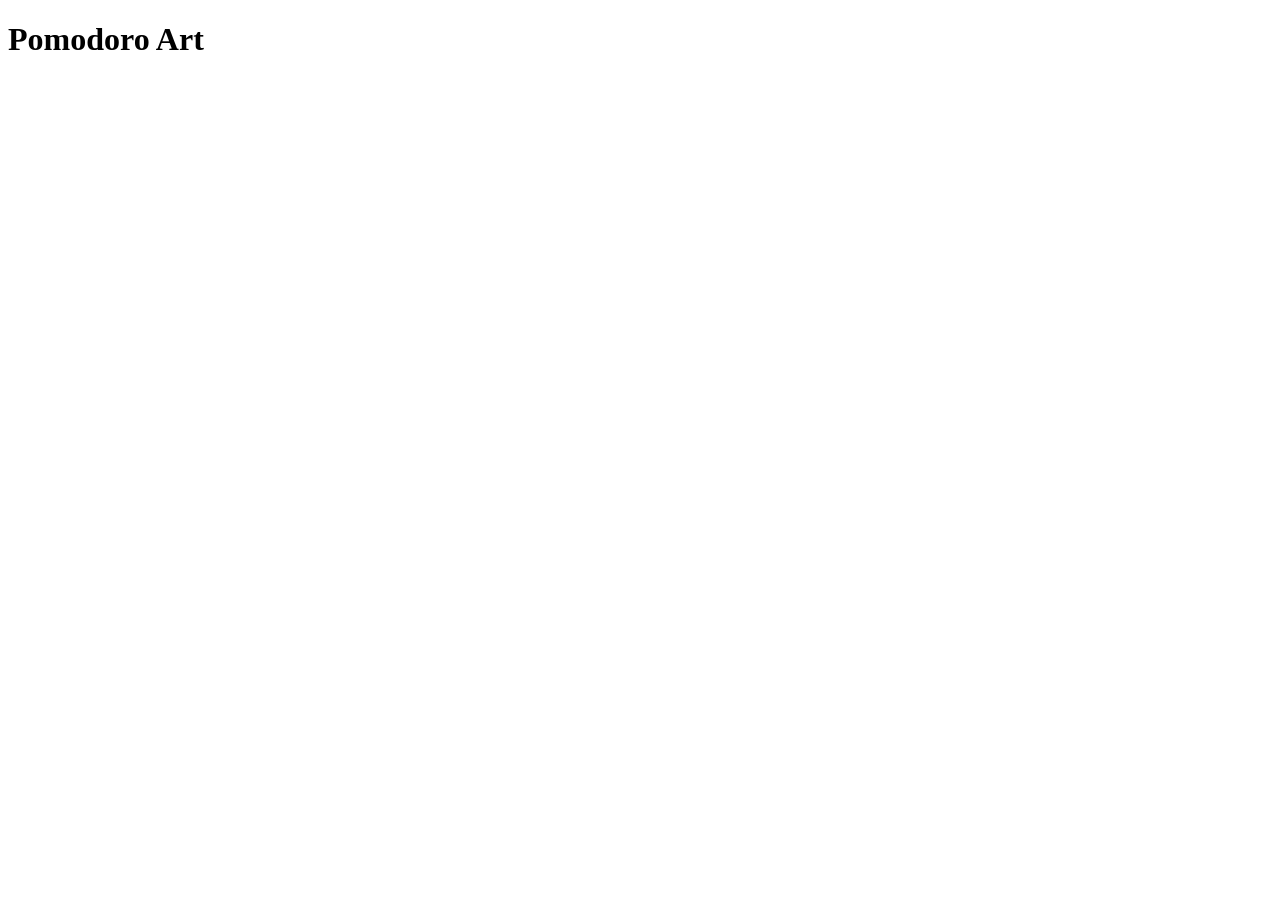
==== index.html @ d681a6e8 "Add simple one-page site with centered Pomodoro Art heading Co-Authored-By: Claude Sonnet 5.5 <norep" ====
<!DOCTYPE html>
<html lang="en">
<head>
  <meta charset="UTF-8">
  <meta name="viewport" content="width=device-width, initial-scale=1.0">
  <title>Pomodoro Art</title>
  <link rel="stylesheet" href="style.css">
</head>
<body>
  <h1>Pomodoro Art</h1>
  <script src="script.js"></script>
</body>
</html>
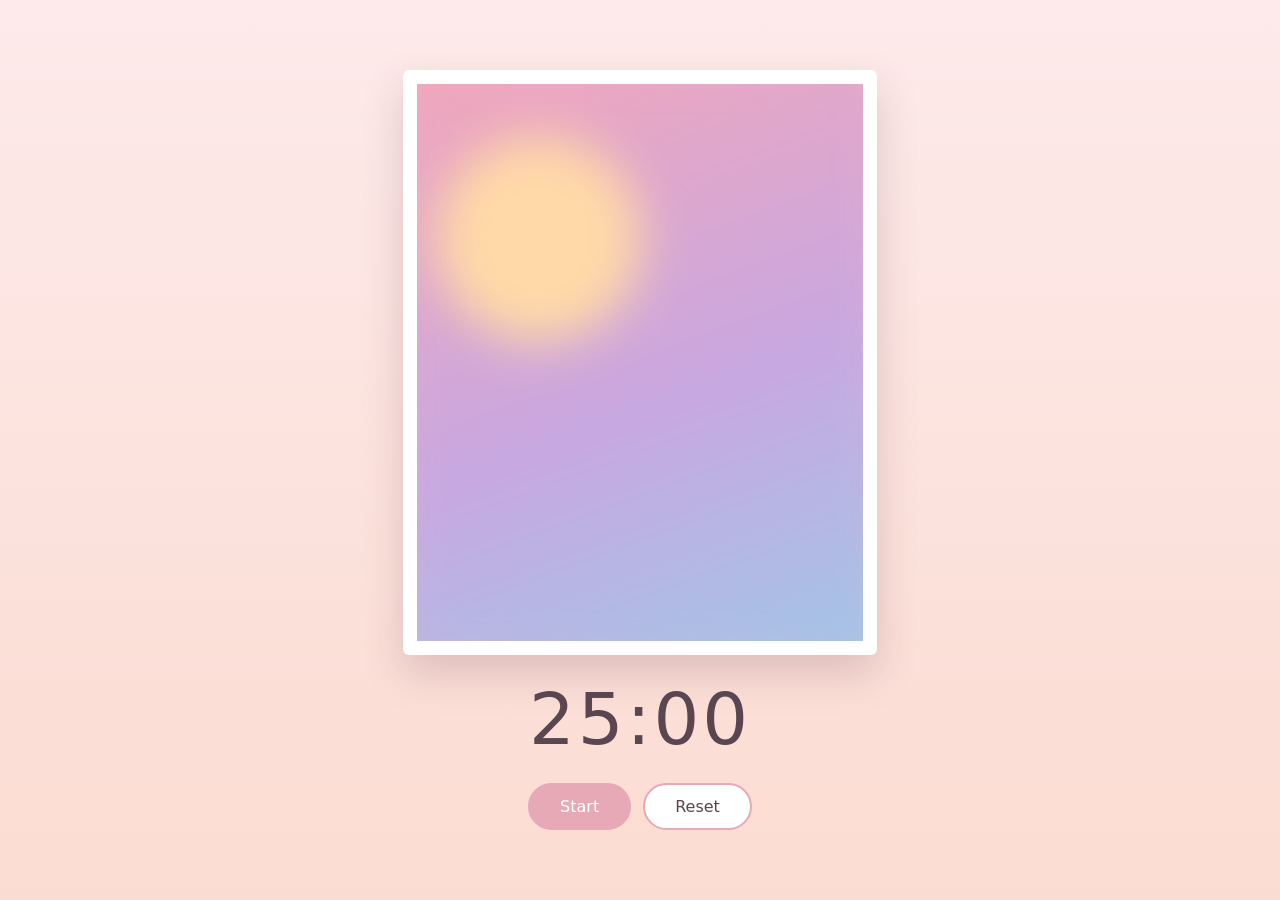
==== commit d2c1db54: "Build first screen: framed artwork placeholder, 25:00 timer, Start and Reset buttons Co-Authored-By:" ====
--- a/index.html
+++ b/index.html
@@ -7,7 +7,14 @@
   <link rel="stylesheet" href="style.css">
 </head>
 <body>
-  <h1>Pomodoro Art</h1>
+  <main class="view">
+    <div class="frame"><div class="art"></div></div>
+    <p class="timer">25:00</p>
+    <div class="buttons">
+      <button class="btn main" type="button">Start</button>
+      <button class="btn" type="button">Reset</button>
+    </div>
+  </main>
   <script src="script.js"></script>
 </body>
 </html>
--- a/style.css
+++ b/style.css
@@ -0,0 +1,77 @@
+* { box-sizing: border-box; }
+
+body {
+  margin: 0;
+  font-family: system-ui, -apple-system, "Segoe UI", Roboto, Helvetica, Arial, sans-serif;
+  color: #5a4651;
+  background: #f3dfe2;
+}
+
+.view {
+  min-height: 100vh;
+  padding: 40px 20px;
+  display: flex;
+  flex-direction: column;
+  align-items: center;
+  justify-content: center;
+  gap: 22px;
+  background: linear-gradient(180deg, #fdeaea 0%, #fbdcd2 100%);
+}
+
+/* --r is the painting's width divided by its height. The frame wraps around the painting. */
+.frame {
+  --r: 0.8;
+  --max-h: 58vh;
+  width: fit-content;
+  background: #fff;
+  padding: 14px;
+  border-radius: 6px;
+  box-shadow: 0 18px 40px rgba(120, 70, 80, 0.22);
+}
+
+.art {
+  width: min(calc(86vw - 28px), calc(var(--max-h) * var(--r)), 520px);
+  aspect-ratio: var(--r);
+  overflow: hidden;
+  position: relative;
+  background: #e9b8c4;
+}
+
+.art::before {
+  content: "";
+  position: absolute;
+  inset: -30px;
+  background:
+    radial-gradient(circle at 30% 30%, #ffd9a8 0 18%, transparent 19%),
+    linear-gradient(160deg, #f4a6b8 0%, #c9a7e0 55%, #9fc7e8 100%);
+  filter: blur(24px);
+}
+
+.timer {
+  font-size: clamp(48px, 12vw, 72px);
+  font-weight: 300;
+  letter-spacing: 0.04em;
+  margin: 0;
+}
+
+.buttons { display: flex; gap: 12px; }
+
+.btn {
+  font: inherit;
+  font-size: 16px;
+  padding: 12px 30px;
+  border-radius: 999px;
+  border: 2px solid #e7a9b6;
+  background: #fff;
+  color: #5a4651;
+}
+
+.btn.main {
+  background: #e7a9b6;
+  color: #fff;
+}
+
+@media (min-width: 900px) {
+  .frame { --max-h: 62vh; }
+  .art { width: min(calc(var(--max-h) * var(--r)), 640px); }
+}
